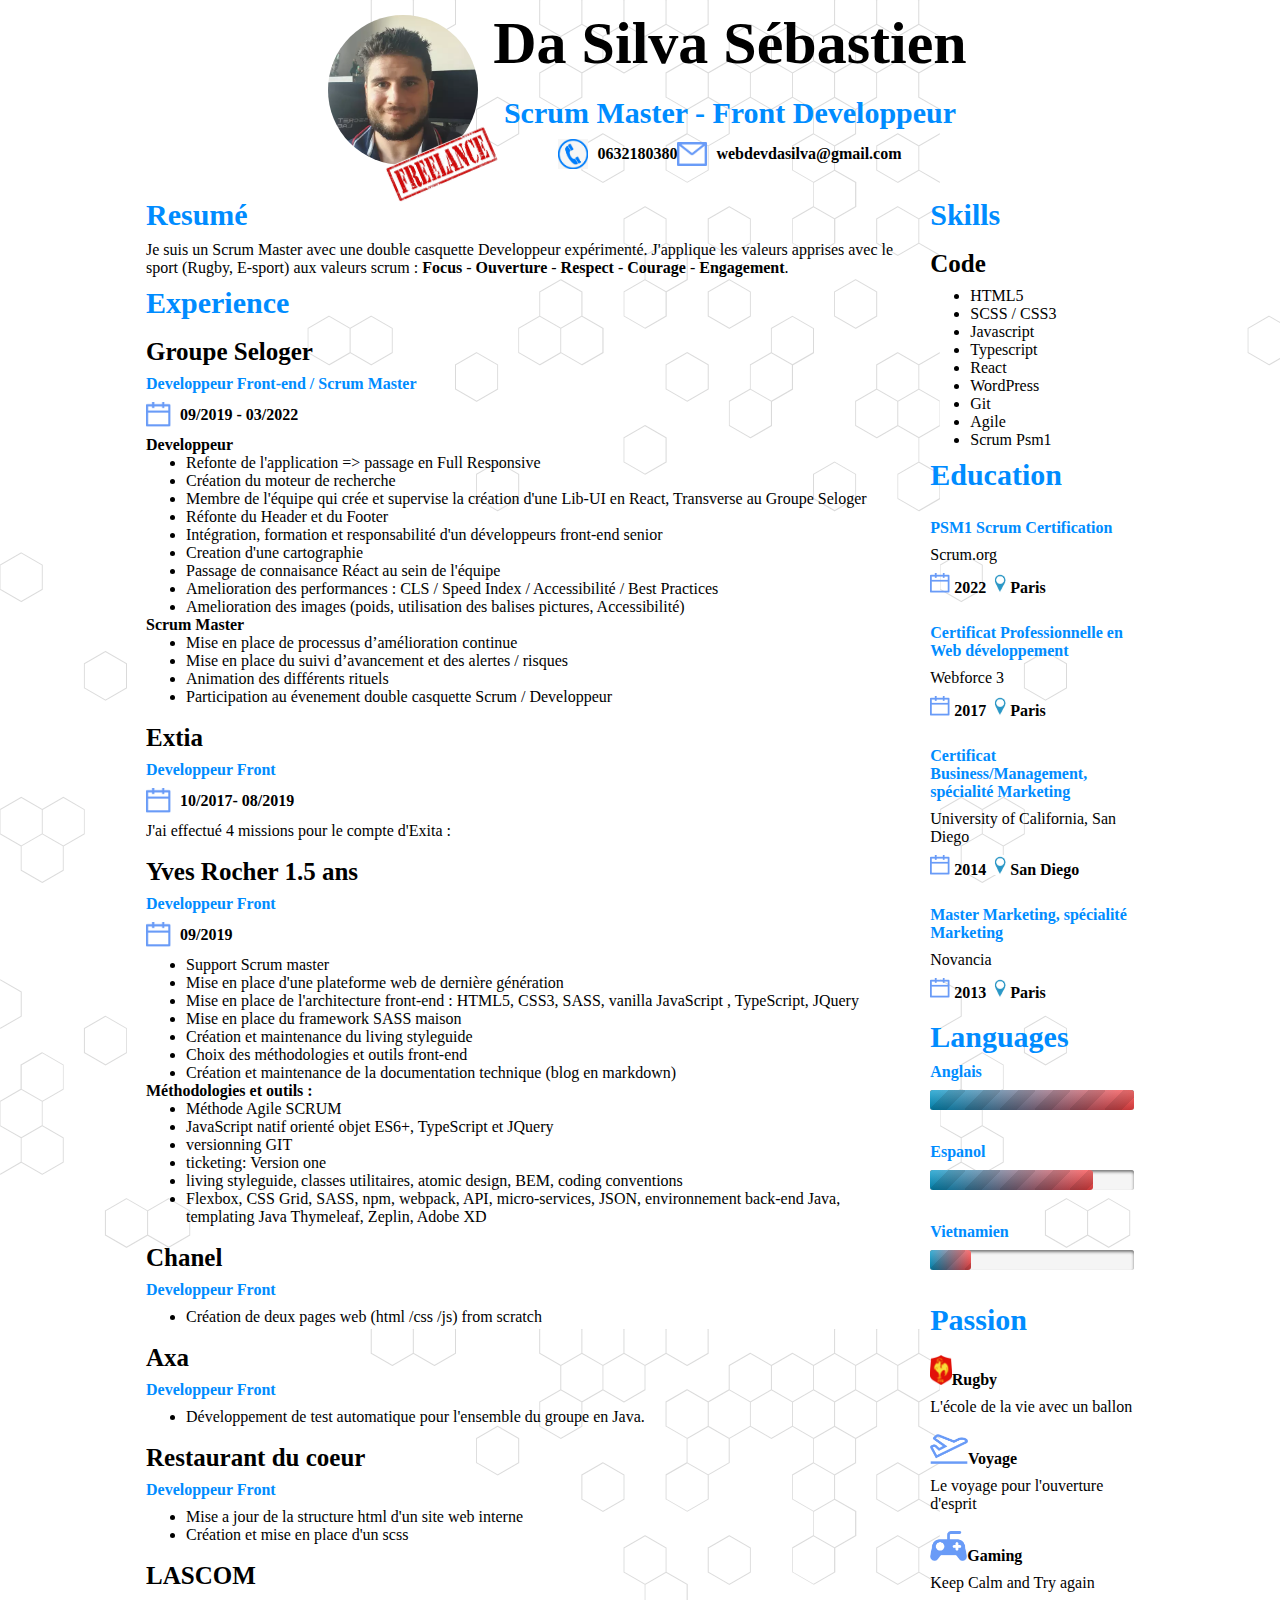
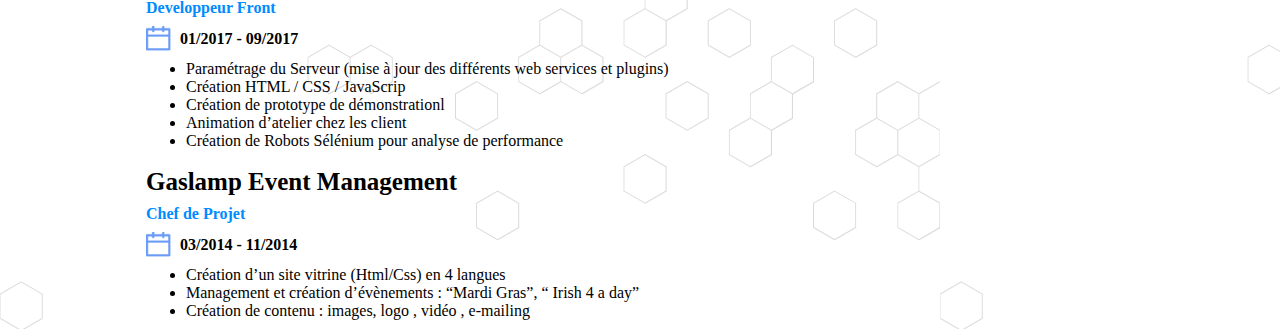
==== index.html @ 8a06e50a "first commit" ====
<html lang="en">
<head>
    <meta charset="UTF-8">
    <meta http-equiv="X-UA-Compatible" content="IE=edge">
    <meta name="viewport" content="width=device-width, initial-scale=1.0">
    <link rel="stylesheet" href="style.css">
    <title>CV</title>
</head>
<body>
    <section class="ds"> 
        <div class="logo">
            <img class="tete" src="img/tete.webp" alt="maTete">
            <img class="freelance" src="img/free.jpg" alt="i'm freelance">
        </div>
        <div class="flex">
            <h1>Da Silva Sébastien</h1>
            <h2>Scrum Master - Front Developpeur</h2>
        <div class="contact">
            <p class="bold"><img src="img/Vector.jpg" alt="tel"> 0632180380</p>
            <p class="bold"><img src="img/mail.png" alt="mail"> webdevdasilva@gmail.com</p>
        </div>
        </div>
    </section>
    <main>
    <section class="gauche">
        <article >
            <h2>Resumé</h2>
            <p>Je suis un Scrum Master avec une double casquette Developpeur expérimenté.   J'applique les valeurs apprises avec le sport (Rugby, E-sport) aux valeurs scrum : <span class="bold">Focus</span> - <span class="bold">Ouverture</span> - <span class="bold">Respect</span> - <span class="bold">Courage</span> - <span class="bold">Engagement</span>.</p>
            
        </article>
        <article >
            <h2>Experience</h2>
            <div class="Xpcontainer">
                <h3>Groupe Seloger</h3>
                <h4>Developpeur Front-end / Scrum Master</h4>
                <p class="calendar bold"><img src="img/calendar.png" alt="calendar"> 09/2019 - 03/2022</p>
                <b>Developpeur</b>
                <ul>
                    <li>Refonte de l'application => passage en Full Responsive</li>
                    <li>Création du moteur de recherche</li>
                    <li>Membre de l'équipe qui crée et supervise la création d'une Lib-UI en React, Transverse au Groupe Seloger</li>
                    <li>Réfonte du Header et du Footer  </li>
                    <li>Intégration, formation et responsabilité d'un développeurs front-end senior</li>
                    <li>Creation d'une cartographie</li>
                    <li>Passage de connaisance Réact au sein de l'équipe</li>
                    <li>Amelioration des performances : CLS / Speed Index / Accessibilité / Best  Practices </li>
                    <li>Amelioration des images (poids, utilisation des balises pictures, Accessibilité)</li>
                </ul>
                <b>Scrum Master</b>
                <ul> 
                    <li>Mise en place de processus d’amélioration continue </li>
                    <li>Mise en place du suivi d’avancement et des alertes / risques</li>
                    <li>Animation des différents rituels</li>
                    <li>Participation au évenement double casquette Scrum / Developpeur</li>
                </ul>
            </div>
            <div class="Xpcontainer">
                <h3>Extia</h3>
                <h4>Developpeur Front</h4>

                <p class="calendar bold"><img src="img/calendar.png" alt="calendar"> 10/2017- 08/2019</p>
                <p>J'ai effectué 4 missions pour le compte d'Exita :</p>

                <div class="Xpcontainer">
                    <h3>Yves Rocher 1.5 ans</h3>
                    <h4>Developpeur Front</h4>
    
                    <p class="calendar bold"><img src="img/calendar.png" alt="calendar"> 09/2019</p>
            
                    <ul>
                        <li>Support Scrum master</li>
                        <li>Mise en place d'une plateforme web de dernière génération</li>
                        <li>Mise en place de l'architecture front-end : HTML5, CSS3, SASS, vanilla JavaScript , TypeScript, JQuery</li>
                        <li>Mise en place du framework SASS maison</li>
                        <li>Création et maintenance du living styleguide</li>
                        <li>Choix des méthodologies et outils front-end</li>
                        <li>Création et maintenance de la documentation technique (blog en markdown)</li>
                    </ul>
                    <b> Méthodologies et outils :</b>
                    <ul>
                        <li>Méthode Agile SCRUM</li>
                        <li>JavaScript natif orienté objet ES6+, TypeScript et JQuery</li>
                        <li>versionning GIT</li>
                        <li>ticketing: Version one</li>
                        <li>living styleguide, classes utilitaires, atomic design, BEM, coding conventions</li>
                        <li>Flexbox, CSS Grid, SASS, npm, webpack, API, micro-services, JSON, environnement back-end Java, templating Java Thymeleaf, Zeplin, Adobe XD</li>
                    </ul>
                       
                </div>
                <div class="Xpcontainer">
                    <h3>Chanel</h3>
                    <h4>Developpeur Front</h4>
                    <ul>
                        <li> Création de deux pages web (html /css /js) from scratch</li>
                    </ul>
                </div>
                <div class="Xpcontainer">
                    <h3>Axa</h3>
                    <h4>Developpeur Front</h4>
                    <ul>
                        <li>Développement de test automatique pour l'ensemble du groupe en Java.</li>
                    </ul>
                </div>
                <div class="Xpcontainer">
                    <h3>Restaurant du coeur</h3>
                    <h4>Developpeur Front</h4>
                    <ul>
                        <li>Mise a jour de la structure html d'un site web interne</li>
                        <li>Création et mise en place d'un scss</li>
                    </ul>
                </div>
            </div>

            <div class="Xpcontainer">
                <h3>LASCOM</h3>
                <h4>Developpeur Front</h4>

                <p class="calendar bold"><img src="img/calendar.png" alt="calendar"> 01/2017 - 09/2017</p>
        
                <ul>
                   <li>Paramétrage du Serveur (mise à jour des différents web services et plugins) </li>
                   <li>Création HTML / CSS / JavaScrip </li>
                   <li>Création de prototype de démonstrationl </li>
                   <li>Animation d’atelier chez les client </li>
                   <li>Création de Robots Sélénium pour analyse de performance </li>
                </ul>
            </div>

            <div class="Xpcontainer">
                <h3>Gaslamp Event Management</h3>
                <h4>Chef de Projet</h4>
                <p class="calendar bold"><img src="img/calendar.png" alt="calendar"> 03/2014 - 11/2014</p>
    
                <ul>
                    <li>Création d’un site vitrine (Html/Css) en 4 langues </li>
                    <li>Management et création d’évènements : “Mardi Gras”, “ Irish 4 a day” </li>
                    <li>Création de contenu : images, logo , vidéo , e-mailing </li>
                </ul>
            </div>
        </article>
    </section>

    <sectiuon class="droite">
        <article >
            <h2>Skills</h2>
            <h3>Code</h3>
            <ul>
                <li class="pulse">HTML5</li>
                <li class="pulse">SCSS / CSS3</li>
                <li class="pulse">Javascript</li>
                <li class="pulse">Typescript</li>
                <li class="pulse">React</li>
                <li class="pulse">WordPress</li>
                <li class="pulse">Git</li>
                <li class="pulse">Agile</li>
                <li class="pulse">Scrum Psm1</li>
            </ul>
        </article>
        <article >
            <h2>Education</h2>
            <div class="eduContainer">
                <h4>PSM1 Scrum Certification</h4>
                <p>Scrum.org</p>
                <p class="bold"><img src="img/calendar.png" alt="calendar"> 2022 <img src="img/loca.webp" alt="ping">Paris</p>
            </div>
            <div class="eduContainer">
                <h4>Certificat Professionnelle en Web développement</h4>
                <p>Webforce 3</p>
                <p class="bold"><img src="img/calendar.png" alt="calendar"> 2017 <img src="img/loca.webp" alt="ping">Paris</p>
            </div>
            <div class="eduContainer">
                <h4>Certificat Business/Management, spécialité Marketing</h4>
                <p>University of California, San Diego</p>
                <p class="bold"><img src="img/calendar.png" alt="calendar"> 2014 <img src="img/loca.webp" alt="ping">San Diego</p>
            </div>
            <div class="eduContainer">
                <h4>Master Marketing, spécialité Marketing</h4>
                <p>Novancia</p>
                <p class="bold"><img src="img/calendar.png" alt="calendar"> 2013 <img src="img/loca.webp" alt="ping">Paris</p>
            </div>
           
        </article>
        <article >
            <h2>Languages</h2>
            <h4>Anglais</h4>
            <progress max="100" value="100" class="html5"> </progress>
            <h4>Espanol</h4>
            <progress max="100" value="80" class="html5"></progress>
            <h4>Vietnamien</h4>
            <progress max="100" value="20" class="html5"></progress>
        </article>
        <article >
            <h2>Passion</h2>
            <div class="passionContainer">
                <p class="bold"><img src="img/France_Rugby_Logo.svg.png" alt="rugby">Rugby</p class="bold">
                <p>L'école de la vie avec un ballon</p>
            </div>
            <div class="passionContainer">
                <p class="bold"><img src="img/vol.png" alt="Travel">Voyage</p class="bold">
                <p>Le voyage pour l'ouverture d'esprit</p>
            </div>
            <div class="passionContainer">
                <p class="bold"><img src="img/gaming.png" alt="gaming">Gaming</p class="bold">
                <p>Keep Calm and Try again</p>
            </div>
            </div>
        </article>
    </sectiuon>

    </main>
</body>
</html>
---- style.css ----
/* #239bff */

/* #008cff */


* {
    margin: 0;
    padding: 0;
}


.bold{
    font-weight: bold;
}

body{
    background-image: url(img/fond.png);
    max-width: 1024px;
    margin: 0 auto;
}

h1{
    font-size: 60px;
    margin: 9px 0;
}

h2{
    font-size: 30px;
    margin: 9px 0;
    color: #008cff;
}

h3, h4 {
    margin: 9px 0;
}

h3{
    padding-top: 9px;
    font-size: 25px;
}
h4{
    color: #008cff;
}

li{
    margin-left: 40px;
}

.ds{
    display: flex;
    flex-direction: column;
    justify-content: center;
}

.ds .logo{
    display: flex;
    justify-content: center;
    position: relative;
    padding: 15px;
}

.ds .flex{
    display: flex;
    flex-direction: column;
    align-items: center;
    text-align: center;
}

.ds .contact{
    display: flex;
    flex-direction: column;
    justify-content: space-evenly;
    align-items: center;
}

.ds .tete{
    border-radius: 50%;
    width: 150px;
    height: 150px;
}

.ds .freelance{
    position: absolute;
    width: 107px;
    left: 132px;
    transform: rotate(337deg);
    top: 146px;
}

.ds img{
    width: 30px;
}

.ds h2{
    text-align: center;
}

.contact p{
    display: flex;
    font-weight: bold;
    align-items: center;
}

.contact p img{
    padding-right: 9px;
}

main{
    display: flex;
    justify-content:space-between ;
    padding: 9px;
}

.eduContainer img{
    width: auto;
    height: 20px;
}

.passionContainer img{
    width: auto;
    height: 30px;
}

.calendar{
    display: flex;
    align-items: center;
    margin:  9px 0;
}

.calendar img {
    padding-right: 9px;
    height: 25px;
    width: auto;
}

.gauche, .droite{
    padding: 0 9px;
}

.passionContainer, .eduContainer{
    padding: 9px 0;
}

.passionContainer p:nth-child(2), .eduContainer p:nth-child(3){
    padding-top: 9px;
}

/* progress Bar */
progress[value] {
	appearance: none;
	border: none;
	width: 100%; height: 20px;
	  background-color: whiteSmoke;
	  border-radius: 3px;
	  box-shadow: 0 2px 3px rgba(0,0,0,.5) inset;
	color: royalblue;
	position: relative;
	margin: 0 0 1.5em; 
}

progress[value]::-webkit-progress-bar {
	background-color: whiteSmoke;
	border-radius: 3px;
	box-shadow: 0 2px 3px rgba(0,0,0,.5) inset;
}

progress[value]::-webkit-progress-value {
	position: relative;
	background-size: 35px 20px, 100% 100%, 100% 100%;
	border-radius:3px;
}

progress[value]::-webkit-progress-value:after {
	content: '';
	position: absolute;
	width:5px; height:5px;
	top:7px; right:7px;
	background-color: white;
	border-radius: 100%;
}

progress[value]::-moz-progress-bar {
	background-image:
	-moz-linear-gradient( 135deg,
    transparent,
    transparent 33%,
        rgba(0,0,0,.1) 33%,
        rgba(0,0,0,.1) 66%,
    transparent 66%),
    -moz-linear-gradient( top,
        rgba(255, 255, 255, .25),
        rgba(0,0,0,.2)),
     -moz-linear-gradient( left, #09c, #f44);
	background-size: 35px 20px, 100% 100%, 100% 100%;
	border-radius:3px;
}


.html5::-webkit-progress-value  {
	/* Gradient background with Stripes */
	background-image:
	-webkit-linear-gradient( 135deg,
        transparent,
        transparent 33%,
        rgba(0,0,0,.1) 33%,
        rgba(0,0,0,.1) 66%,
        transparent 66%),
    -webkit-linear-gradient( top,
    rgba(255, 255, 255, .25),
    rgba(0,0,0,.2)),
     -webkit-linear-gradient( left, #09c, #f44);
}



@media (min-width: 426px){

    .ds{
        flex-direction: row;
    }

    .ds .freelance{
        left: 75px;
    }

    .ds .contact{
    flex-direction: row;
    }

}
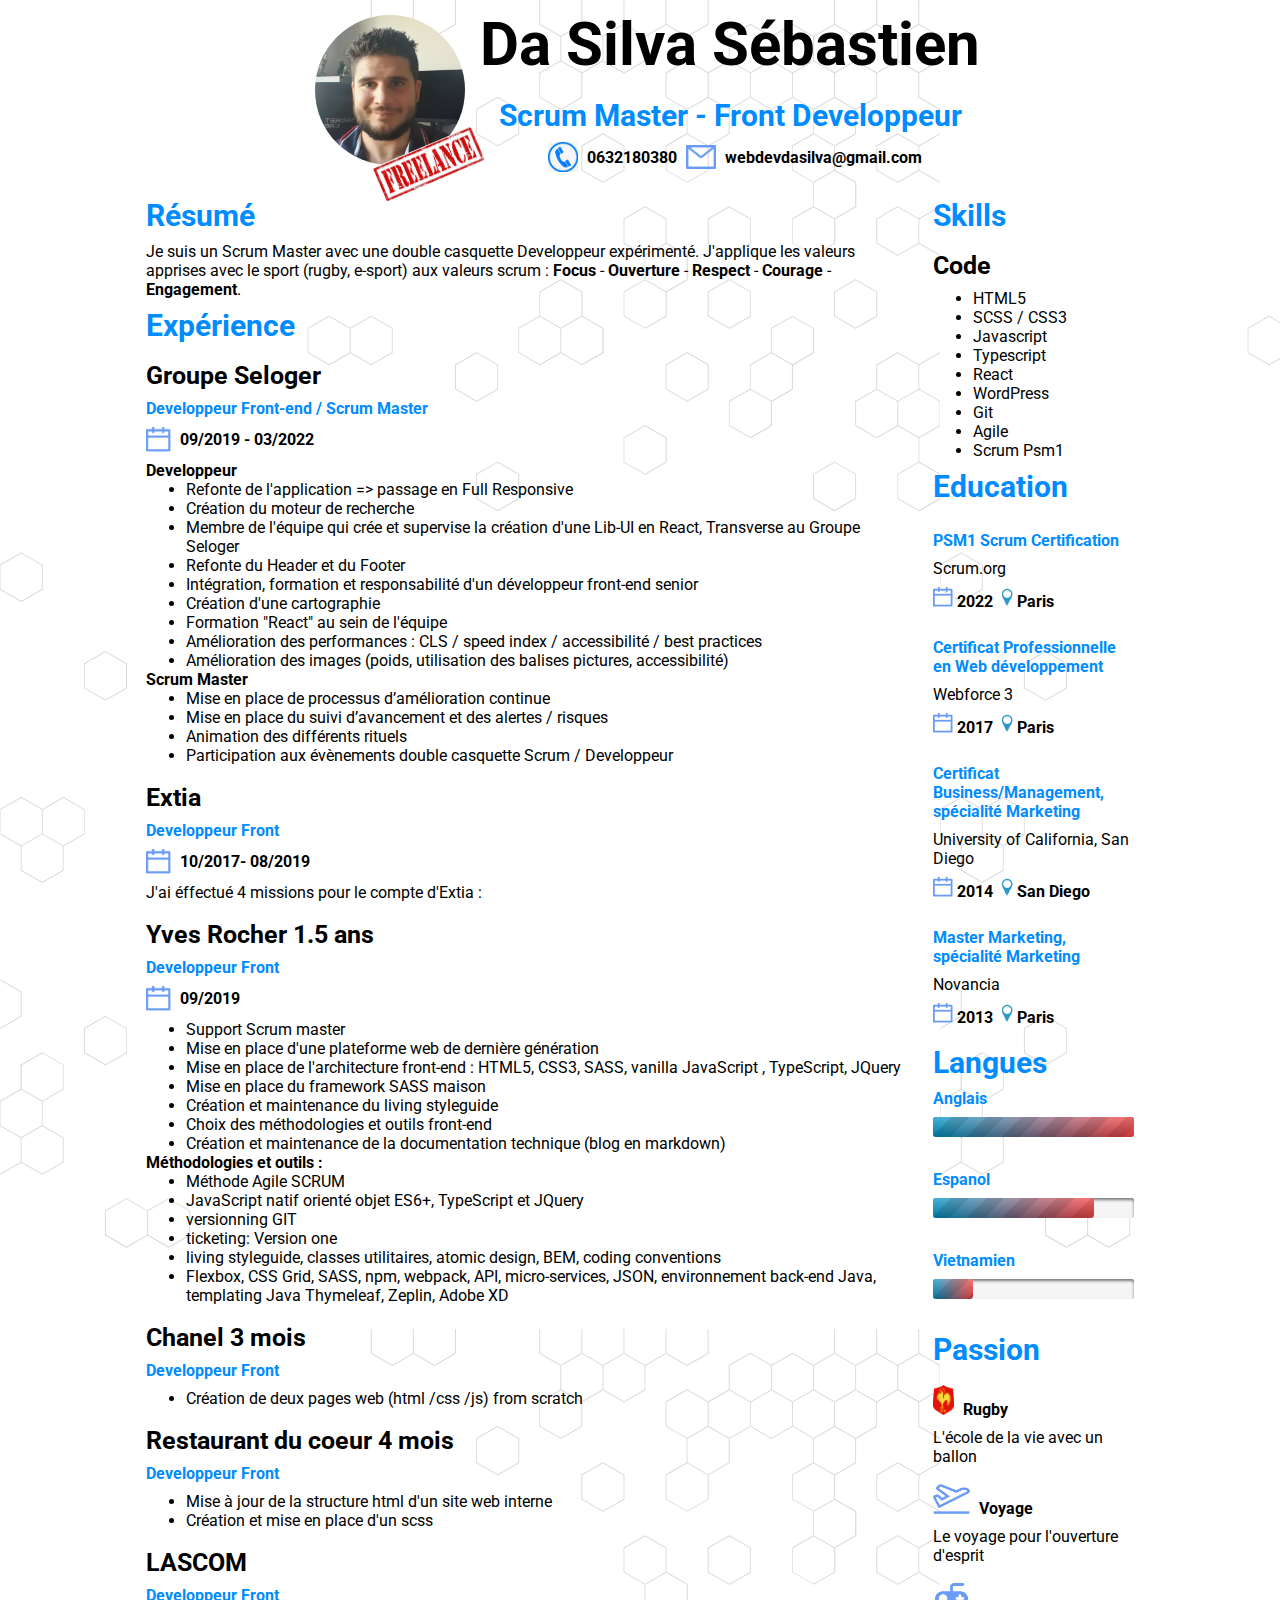
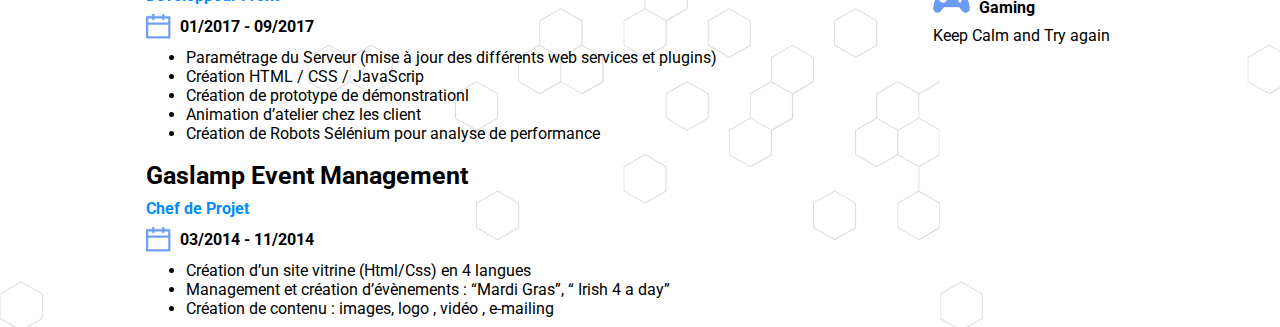
==== commit 59dd7edb: "font roboto" ====
--- a/index.html
+++ b/index.html
@@ -5,6 +5,9 @@
     <meta name="viewport" content="width=device-width, initial-scale=1.0">
     <link rel="stylesheet" href="style.css">
     <title>CV</title>
+    <link rel="preconnect" href="https://fonts.googleapis.com">
+    <link rel="preconnect" href="https://fonts.gstatic.com" crossorigin>
+    <link href="https://fonts.googleapis.com/css2?family=Roboto:wght@400;700&display=swap" rel="stylesheet">
 </head>
 <body>
     <section class="ds"> 
@@ -24,12 +27,12 @@
     <main>
     <section class="gauche">
         <article >
-            <h2>Resumé</h2>
-            <p>Je suis un Scrum Master avec une double casquette Developpeur expérimenté.   J'applique les valeurs apprises avec le sport (Rugby, E-sport) aux valeurs scrum : <span class="bold">Focus</span> - <span class="bold">Ouverture</span> - <span class="bold">Respect</span> - <span class="bold">Courage</span> - <span class="bold">Engagement</span>.</p>
+            <h2>Résumé</h2>
+            <p>Je suis un Scrum Master avec une double casquette Developpeur expérimenté.   J'applique les valeurs apprises avec le sport (rugby, e-sport) aux valeurs scrum : <span class="bold">Focus</span> - <span class="bold">Ouverture</span> - <span class="bold">Respect</span> - <span class="bold">Courage</span> - <span class="bold">Engagement</span>.</p>
             
         </article>
         <article >
-            <h2>Experience</h2>
+            <h2>Expérience</h2>
             <div class="Xpcontainer">
                 <h3>Groupe Seloger</h3>
                 <h4>Developpeur Front-end / Scrum Master</h4>
@@ -39,19 +42,19 @@
                     <li>Refonte de l'application => passage en Full Responsive</li>
                     <li>Création du moteur de recherche</li>
                     <li>Membre de l'équipe qui crée et supervise la création d'une Lib-UI en React, Transverse au Groupe Seloger</li>
-                    <li>Réfonte du Header et du Footer  </li>
-                    <li>Intégration, formation et responsabilité d'un développeurs front-end senior</li>
-                    <li>Creation d'une cartographie</li>
-                    <li>Passage de connaisance Réact au sein de l'équipe</li>
-                    <li>Amelioration des performances : CLS / Speed Index / Accessibilité / Best  Practices </li>
-                    <li>Amelioration des images (poids, utilisation des balises pictures, Accessibilité)</li>
+                    <li>Refonte du Header et du Footer  </li>
+                    <li>Intégration, formation et responsabilité d'un développeur front-end senior</li>
+                    <li>Création d'une cartographie</li>
+                    <li>Formation "React" au sein de l'équipe</li>
+                    <li>Amélioration des performances : CLS / speed index / accessibilité / best  practices </li>
+                    <li>Amélioration des images (poids, utilisation des balises pictures, accessibilité)</li>
                 </ul>
                 <b>Scrum Master</b>
                 <ul> 
                     <li>Mise en place de processus d’amélioration continue </li>
                     <li>Mise en place du suivi d’avancement et des alertes / risques</li>
                     <li>Animation des différents rituels</li>
-                    <li>Participation au évenement double casquette Scrum / Developpeur</li>
+                    <li>Participation aux évènements double casquette Scrum / Developpeur</li>
                 </ul>
             </div>
             <div class="Xpcontainer">
@@ -59,7 +62,7 @@
                 <h4>Developpeur Front</h4>
 
                 <p class="calendar bold"><img src="img/calendar.png" alt="calendar"> 10/2017- 08/2019</p>
-                <p>J'ai effectué 4 missions pour le compte d'Exita :</p>
+                <p>J'ai éffectué 4 missions pour le compte d'Extia :</p>
 
                 <div class="Xpcontainer">
                     <h3>Yves Rocher 1.5 ans</h3>
@@ -88,24 +91,17 @@
                        
                 </div>
                 <div class="Xpcontainer">
-                    <h3>Chanel</h3>
+                    <h3>Chanel 3 mois</h3>
                     <h4>Developpeur Front</h4>
                     <ul>
                         <li> Création de deux pages web (html /css /js) from scratch</li>
                     </ul>
                 </div>
                 <div class="Xpcontainer">
-                    <h3>Axa</h3>
+                    <h3>Restaurant du coeur 4 mois</h3>
                     <h4>Developpeur Front</h4>
                     <ul>
-                        <li>Développement de test automatique pour l'ensemble du groupe en Java.</li>
-                    </ul>
-                </div>
-                <div class="Xpcontainer">
-                    <h3>Restaurant du coeur</h3>
-                    <h4>Developpeur Front</h4>
-                    <ul>
-                        <li>Mise a jour de la structure html d'un site web interne</li>
+                        <li>Mise à jour de la structure html d'un site web interne</li>
                         <li>Création et mise en place d'un scss</li>
                     </ul>
                 </div>
@@ -181,7 +177,7 @@
            
         </article>
         <article >
-            <h2>Languages</h2>
+            <h2>Langues</h2>
             <h4>Anglais</h4>
             <progress max="100" value="100" class="html5"> </progress>
             <h4>Espanol</h4>
--- a/style.css
+++ b/style.css
@@ -6,6 +6,7 @@
 * {
     margin: 0;
     padding: 0;
+    font-family: Roboto;
 }
 
 
@@ -102,7 +103,7 @@
 }
 
 .contact p img{
-    padding-right: 9px;
+    padding: 0  9px;
 }
 
 main{
@@ -140,6 +141,11 @@
 .passionContainer, .eduContainer{
     padding: 9px 0;
 }
+
+.passionContainer img{
+    padding-right: 9px;
+}
+
 
 .passionContainer p:nth-child(2), .eduContainer p:nth-child(3){
     padding-top: 9px;
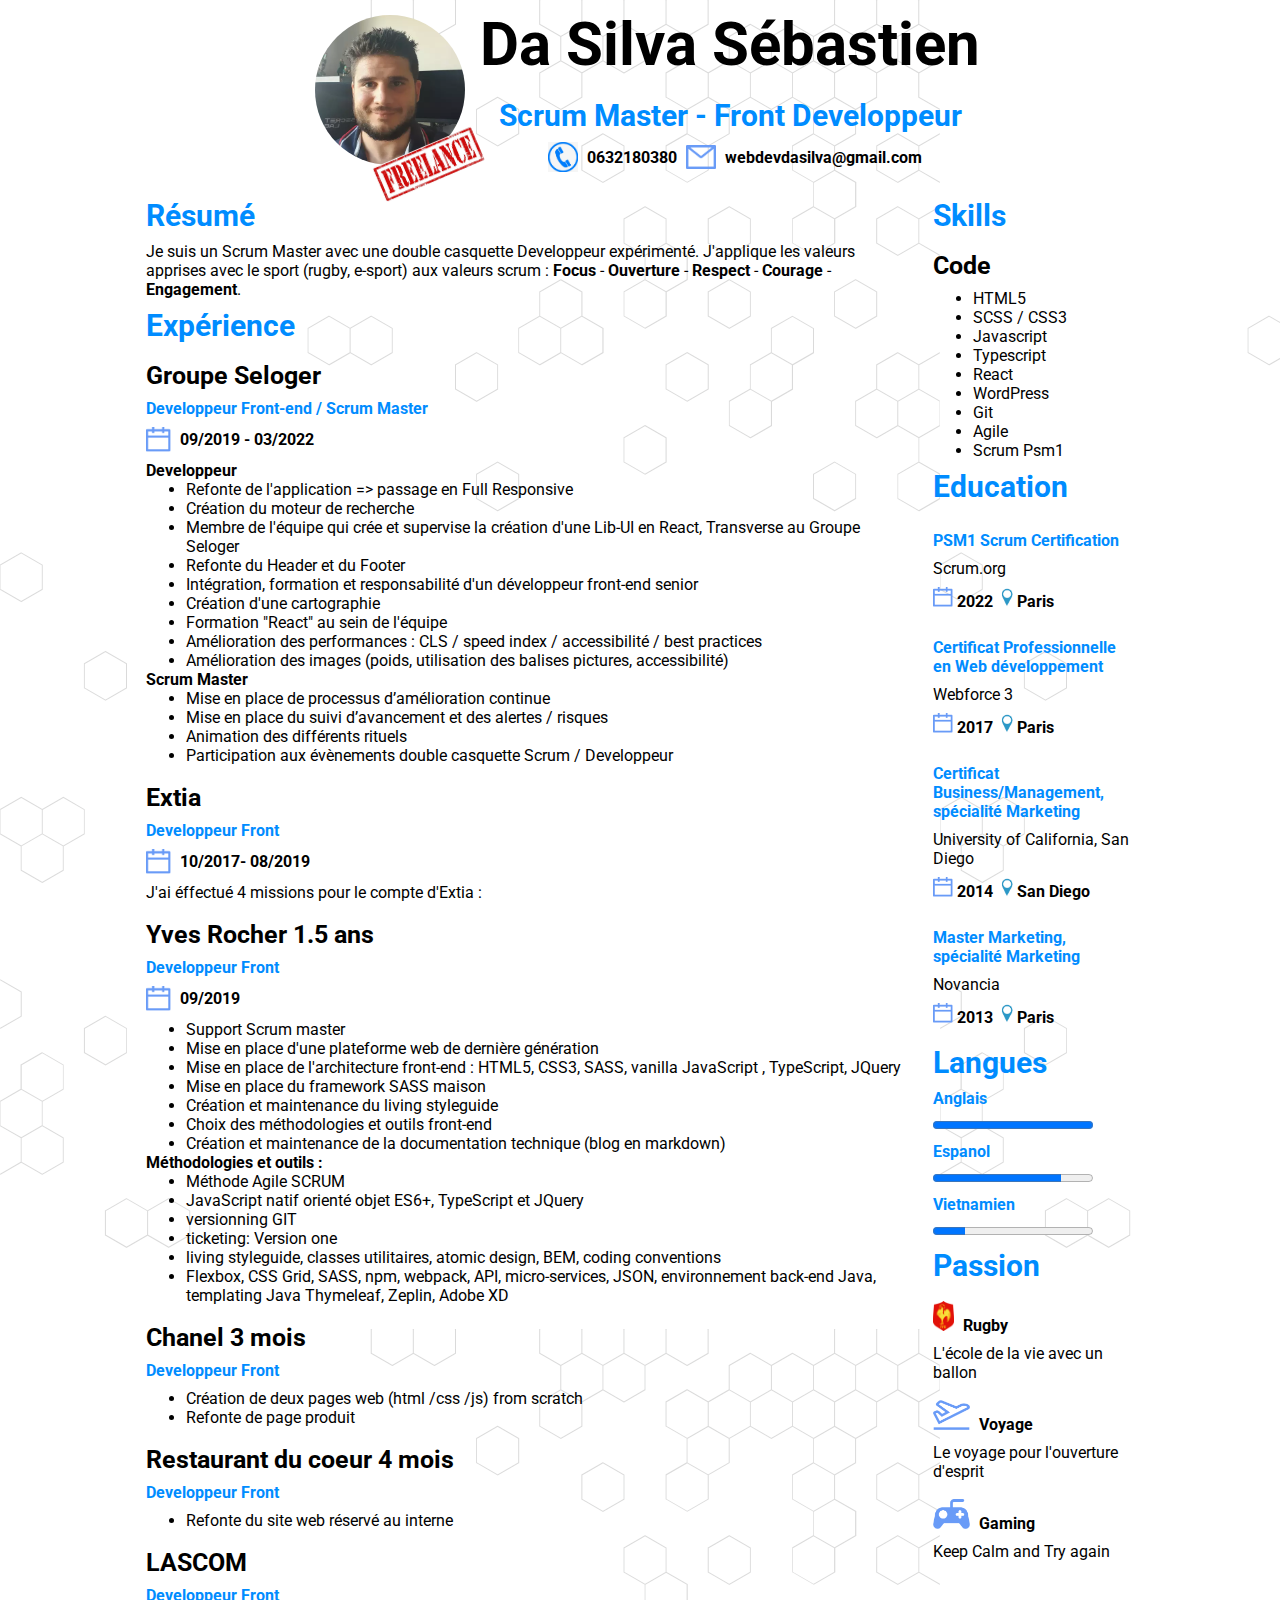
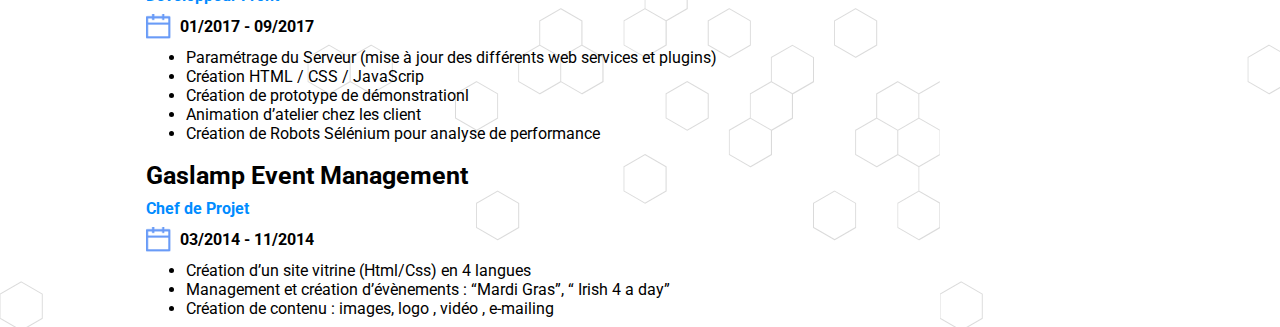
==== commit 48e96b7f: "maj wording" ====
--- a/index.html
+++ b/index.html
@@ -95,14 +95,14 @@
                     <h4>Developpeur Front</h4>
                     <ul>
                         <li> Création de deux pages web (html /css /js) from scratch</li>
+                        <li> Refonte de page produit</li>
                     </ul>
                 </div>
                 <div class="Xpcontainer">
                     <h3>Restaurant du coeur 4 mois</h3>
                     <h4>Developpeur Front</h4>
                     <ul>
-                        <li>Mise à jour de la structure html d'un site web interne</li>
-                        <li>Création et mise en place d'un scss</li>
+                        <li>Refonte du site web réservé au interne</li>
                     </ul>
                 </div>
             </div>
--- a/style.css
+++ b/style.css
@@ -152,7 +152,7 @@
 }
 
 /* progress Bar */
-progress[value] {
+/* progress[value] {
 	appearance: none;
 	border: none;
 	width: 100%; height: 20px;
@@ -162,7 +162,7 @@
 	color: royalblue;
 	position: relative;
 	margin: 0 0 1.5em; 
-}
+} */
 
 progress[value]::-webkit-progress-bar {
 	background-color: whiteSmoke;
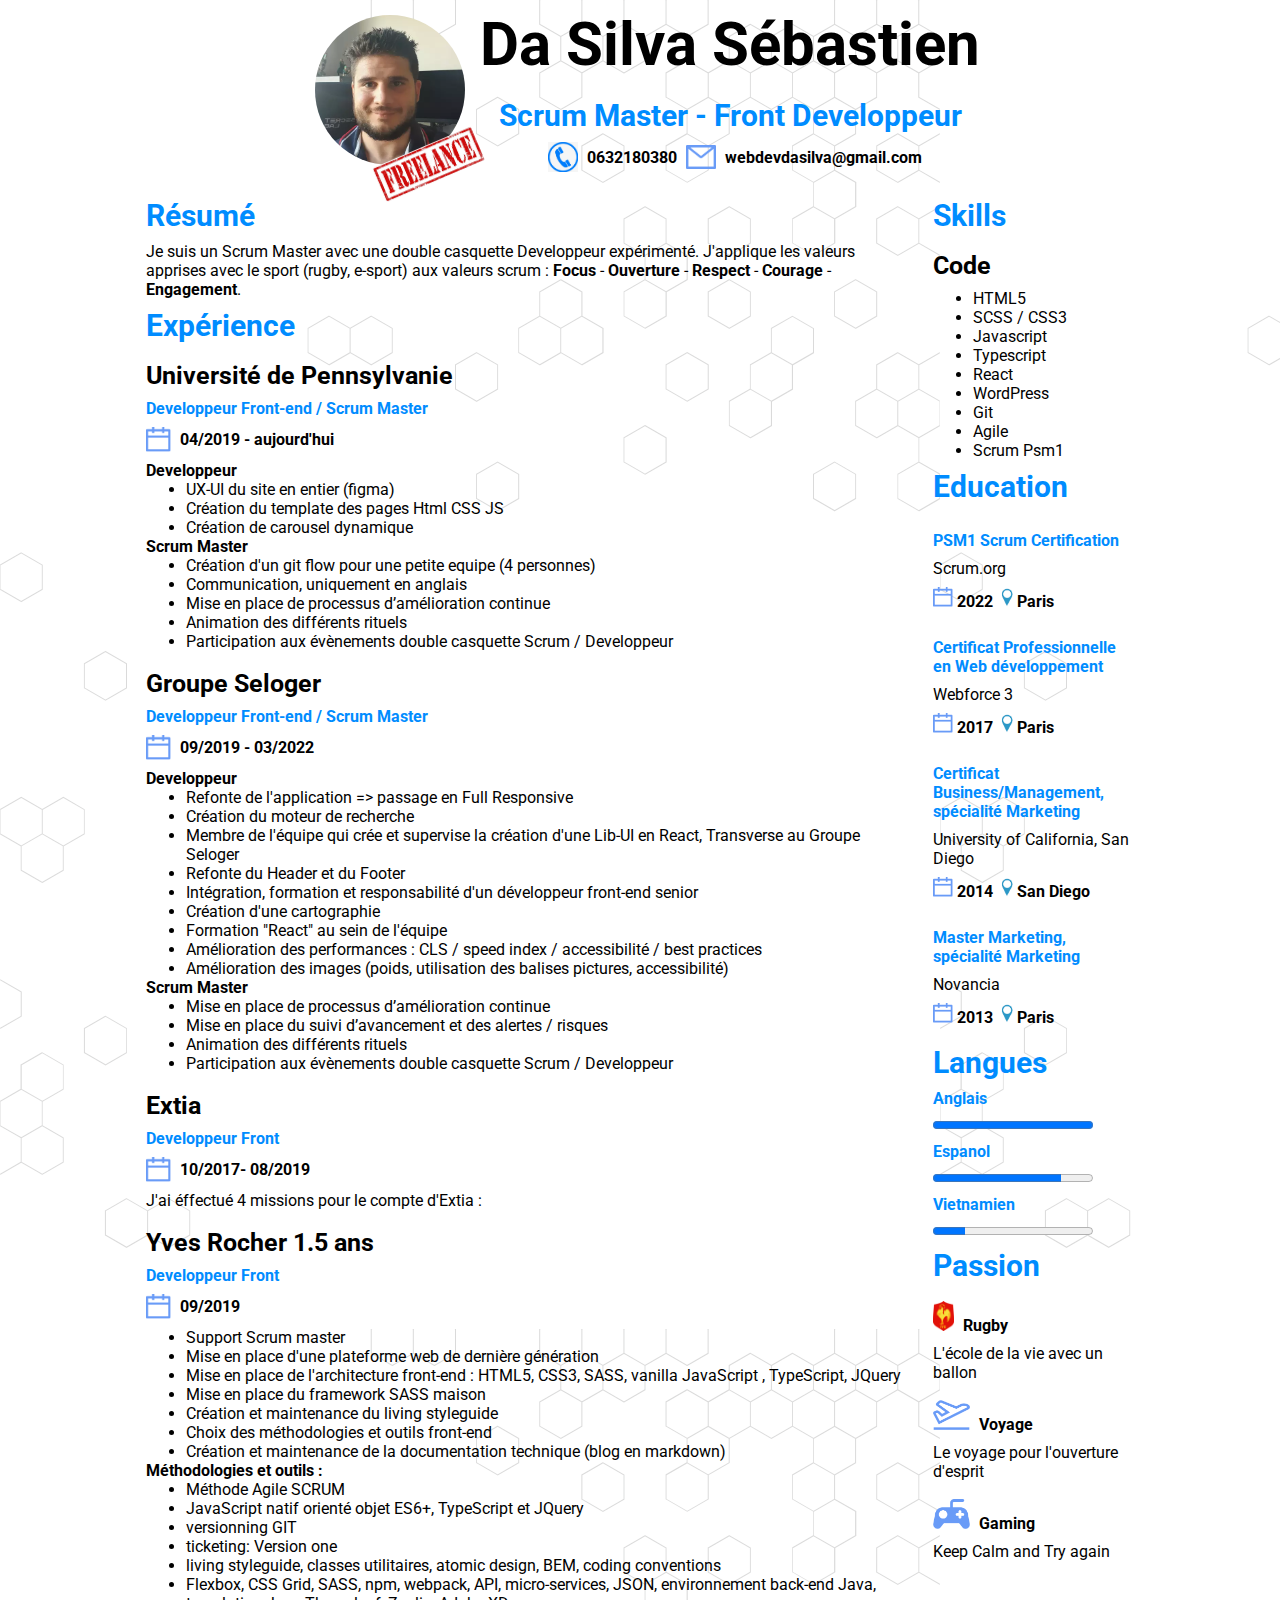
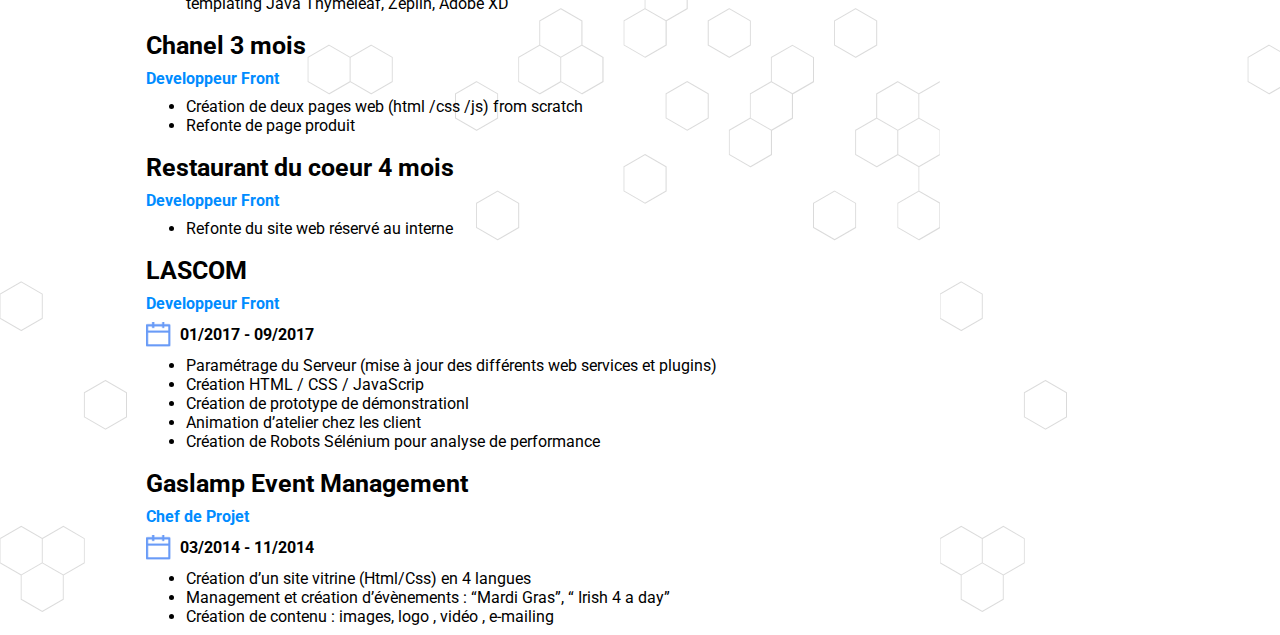
==== commit fc25166b: "maj" ====
--- a/index.html
+++ b/index.html
@@ -34,6 +34,25 @@
         <article >
             <h2>Expérience</h2>
             <div class="Xpcontainer">
+                <h3>Université de Pennsylvanie</h3>
+                <h4>Developpeur Front-end / Scrum Master</h4>
+                <p class="calendar bold"><img src="img/calendar.png" alt="calendar"> 04/2019 - aujourd'hui</p>
+                <b>Developpeur</b>
+                <ul>
+                    <li>UX-UI du site en entier (figma)</li>
+                    <li>Création du template des pages Html CSS JS</li>
+                    <li>Création de carousel dynamique</li>
+                </ul>
+                <b>Scrum Master</b>
+                <ul>                     
+                    <li>Création d'un git flow pour une petite equipe (4 personnes)</li>
+                    <li>Communication, uniquement en anglais</li>
+                    <li>Mise en place de processus d’amélioration continue </li>
+                    <li>Animation des différents rituels</li>
+                    <li>Participation aux évènements double casquette Scrum / Developpeur</li>
+                </ul>
+            </div>
+            <div class="Xpcontainer">
                 <h3>Groupe Seloger</h3>
                 <h4>Developpeur Front-end / Scrum Master</h4>
                 <p class="calendar bold"><img src="img/calendar.png" alt="calendar"> 09/2019 - 03/2022</p>
--- a/style.css
+++ b/style.css
@@ -15,7 +15,7 @@
 }
 
 body{
-    background-image: url(img/fond.png);
+    background-image: url("img/fond.png");
     max-width: 1024px;
     margin: 0 auto;
 }
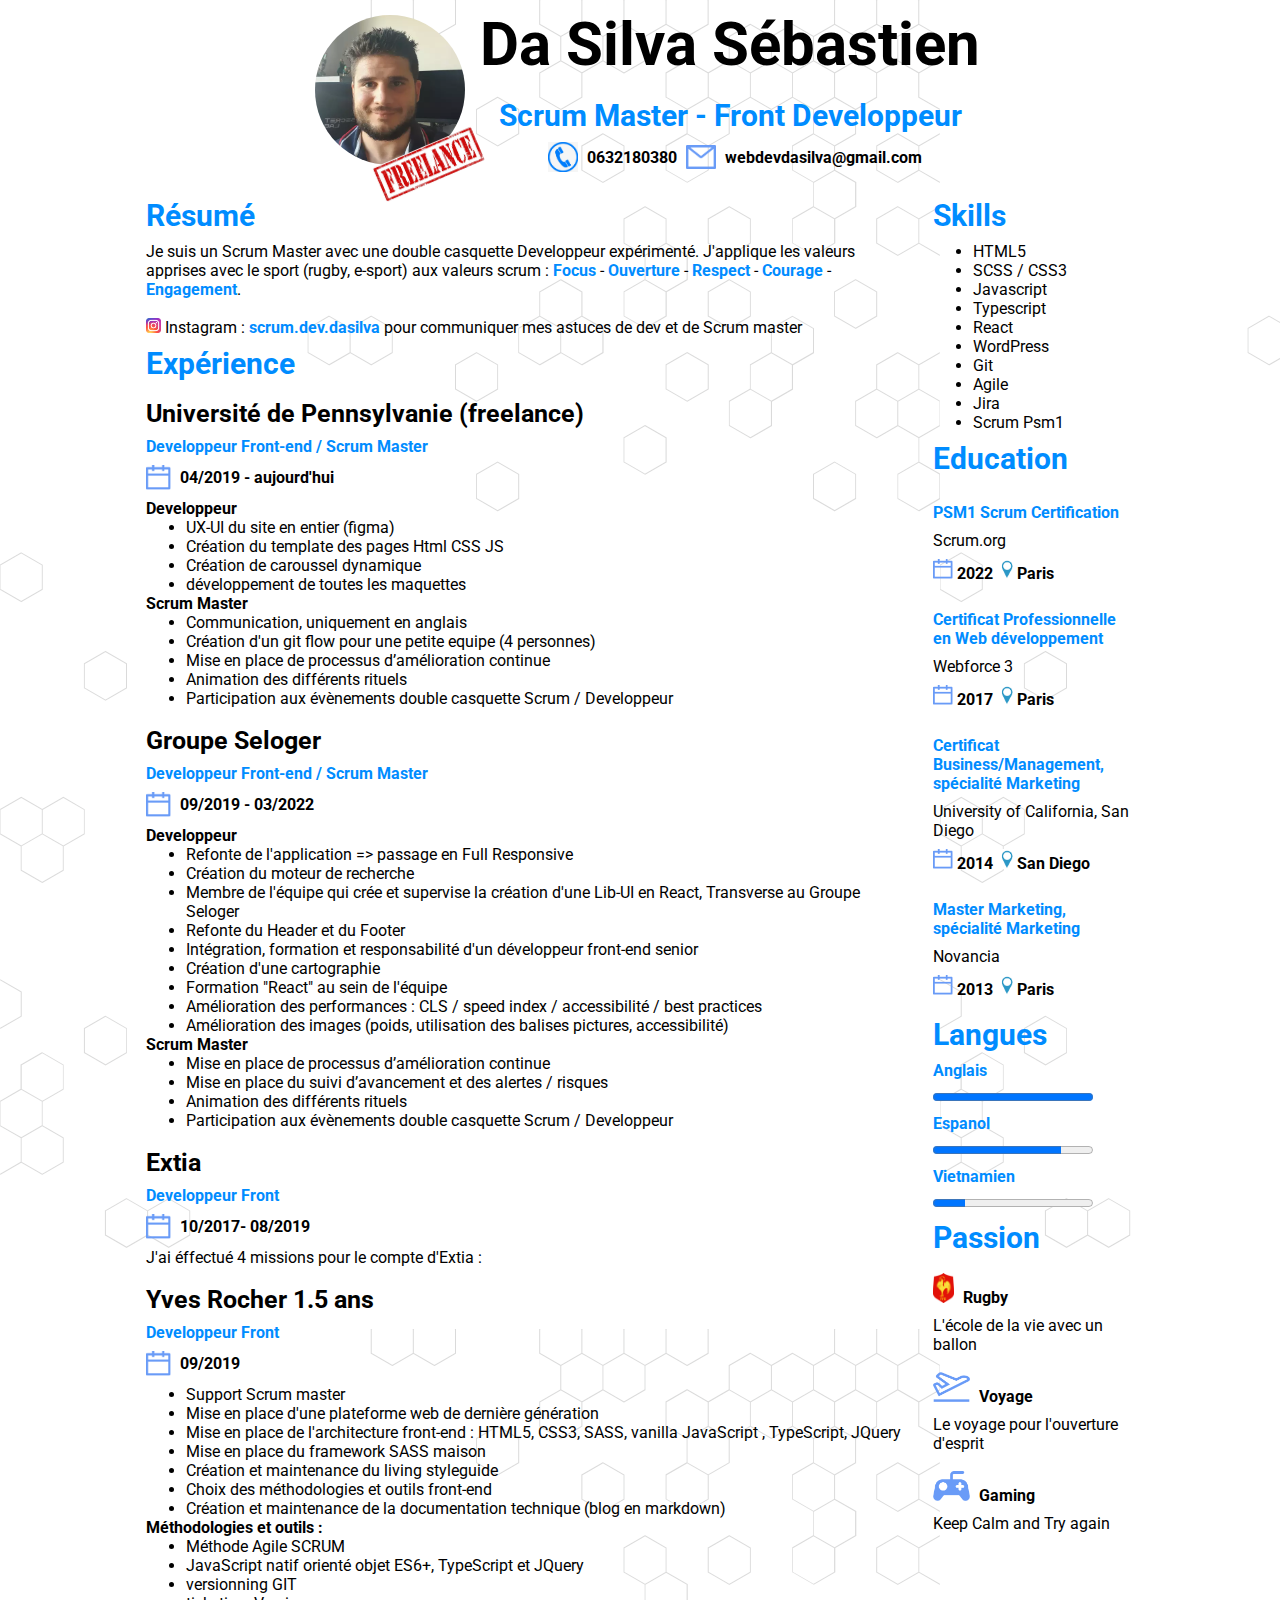
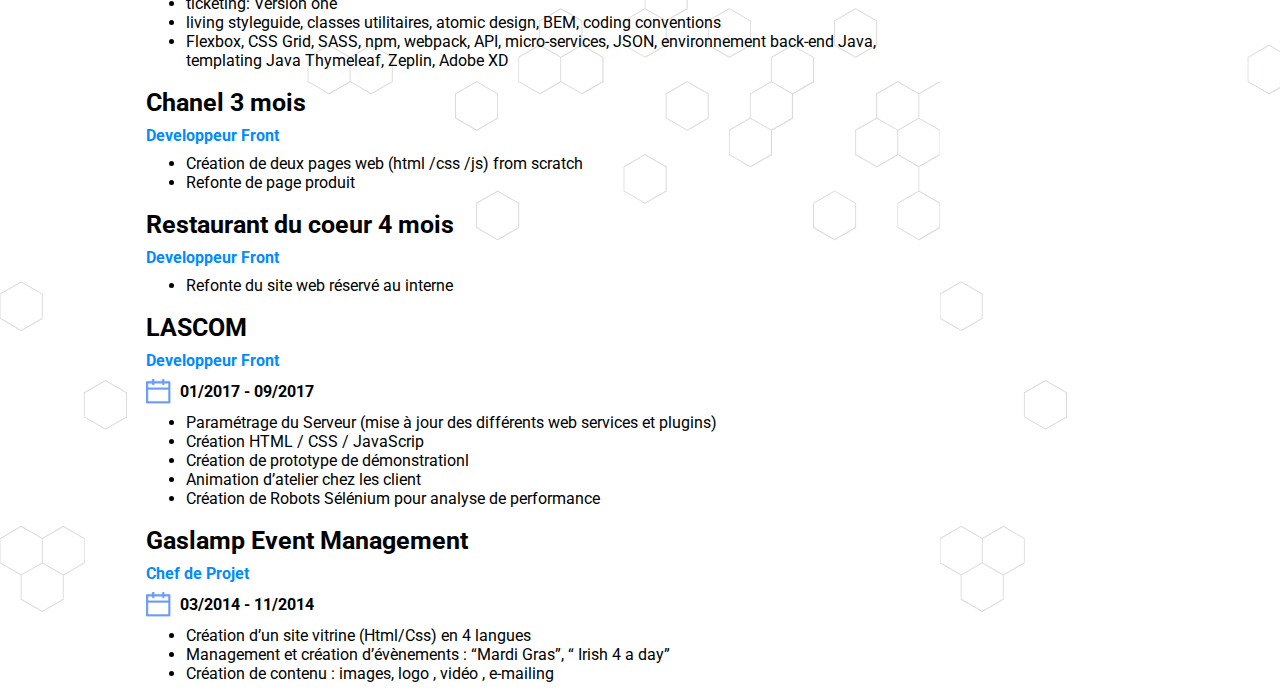
==== commit f192743d: "maj cv 08-22" ====
--- a/index.html
+++ b/index.html
@@ -28,25 +28,27 @@
     <section class="gauche">
         <article >
             <h2>Résumé</h2>
-            <p>Je suis un Scrum Master avec une double casquette Developpeur expérimenté.   J'applique les valeurs apprises avec le sport (rugby, e-sport) aux valeurs scrum : <span class="bold">Focus</span> - <span class="bold">Ouverture</span> - <span class="bold">Respect</span> - <span class="bold">Courage</span> - <span class="bold">Engagement</span>.</p>
-            
+            <p>Je suis un Scrum Master avec une double casquette Developpeur expérimenté.   J'applique les valeurs apprises avec le sport (rugby, e-sport) aux valeurs scrum : <span class="bold1">Focus</span> - <span class="bold1">Ouverture</span> - <span class="bold1">Respect</span> - <span class="bold1">Courage</span> - <span class="bold1">Engagement</span>.</p>
+            <br>
+            <p><img src="img/insta.png" alt="insta logo" style="width: 15px; height:auto"> Instagram : <span class="bold1"> scrum.dev.dasilva </span> pour communiquer mes astuces de dev et de Scrum master</p>
         </article>
         <article >
             <h2>Expérience</h2>
             <div class="Xpcontainer">
-                <h3>Université de Pennsylvanie</h3>
+                <h3>Université de Pennsylvanie (freelance)</h3>
                 <h4>Developpeur Front-end / Scrum Master</h4>
                 <p class="calendar bold"><img src="img/calendar.png" alt="calendar"> 04/2019 - aujourd'hui</p>
                 <b>Developpeur</b>
                 <ul>
                     <li>UX-UI du site en entier (figma)</li>
                     <li>Création du template des pages Html CSS JS</li>
-                    <li>Création de carousel dynamique</li>
+                    <li>Création de caroussel dynamique</li>
+                    <li>développement de toutes les maquettes</li>
                 </ul>
                 <b>Scrum Master</b>
                 <ul>                     
+                    <li>Communication, uniquement en anglais</li>
                     <li>Création d'un git flow pour une petite equipe (4 personnes)</li>
-                    <li>Communication, uniquement en anglais</li>
                     <li>Mise en place de processus d’amélioration continue </li>
                     <li>Animation des différents rituels</li>
                     <li>Participation aux évènements double casquette Scrum / Developpeur</li>
@@ -158,7 +160,6 @@
     <sectiuon class="droite">
         <article >
             <h2>Skills</h2>
-            <h3>Code</h3>
             <ul>
                 <li class="pulse">HTML5</li>
                 <li class="pulse">SCSS / CSS3</li>
@@ -168,6 +169,7 @@
                 <li class="pulse">WordPress</li>
                 <li class="pulse">Git</li>
                 <li class="pulse">Agile</li>
+                <li class="pulse">Jira</li>
                 <li class="pulse">Scrum Psm1</li>
             </ul>
         </article>
--- a/style.css
+++ b/style.css
@@ -13,6 +13,12 @@
 .bold{
     font-weight: bold;
 }
+
+.bold1{
+    font-weight: bold;
+    color: #008cff;
+}
+
 
 body{
     background-image: url("img/fond.png");
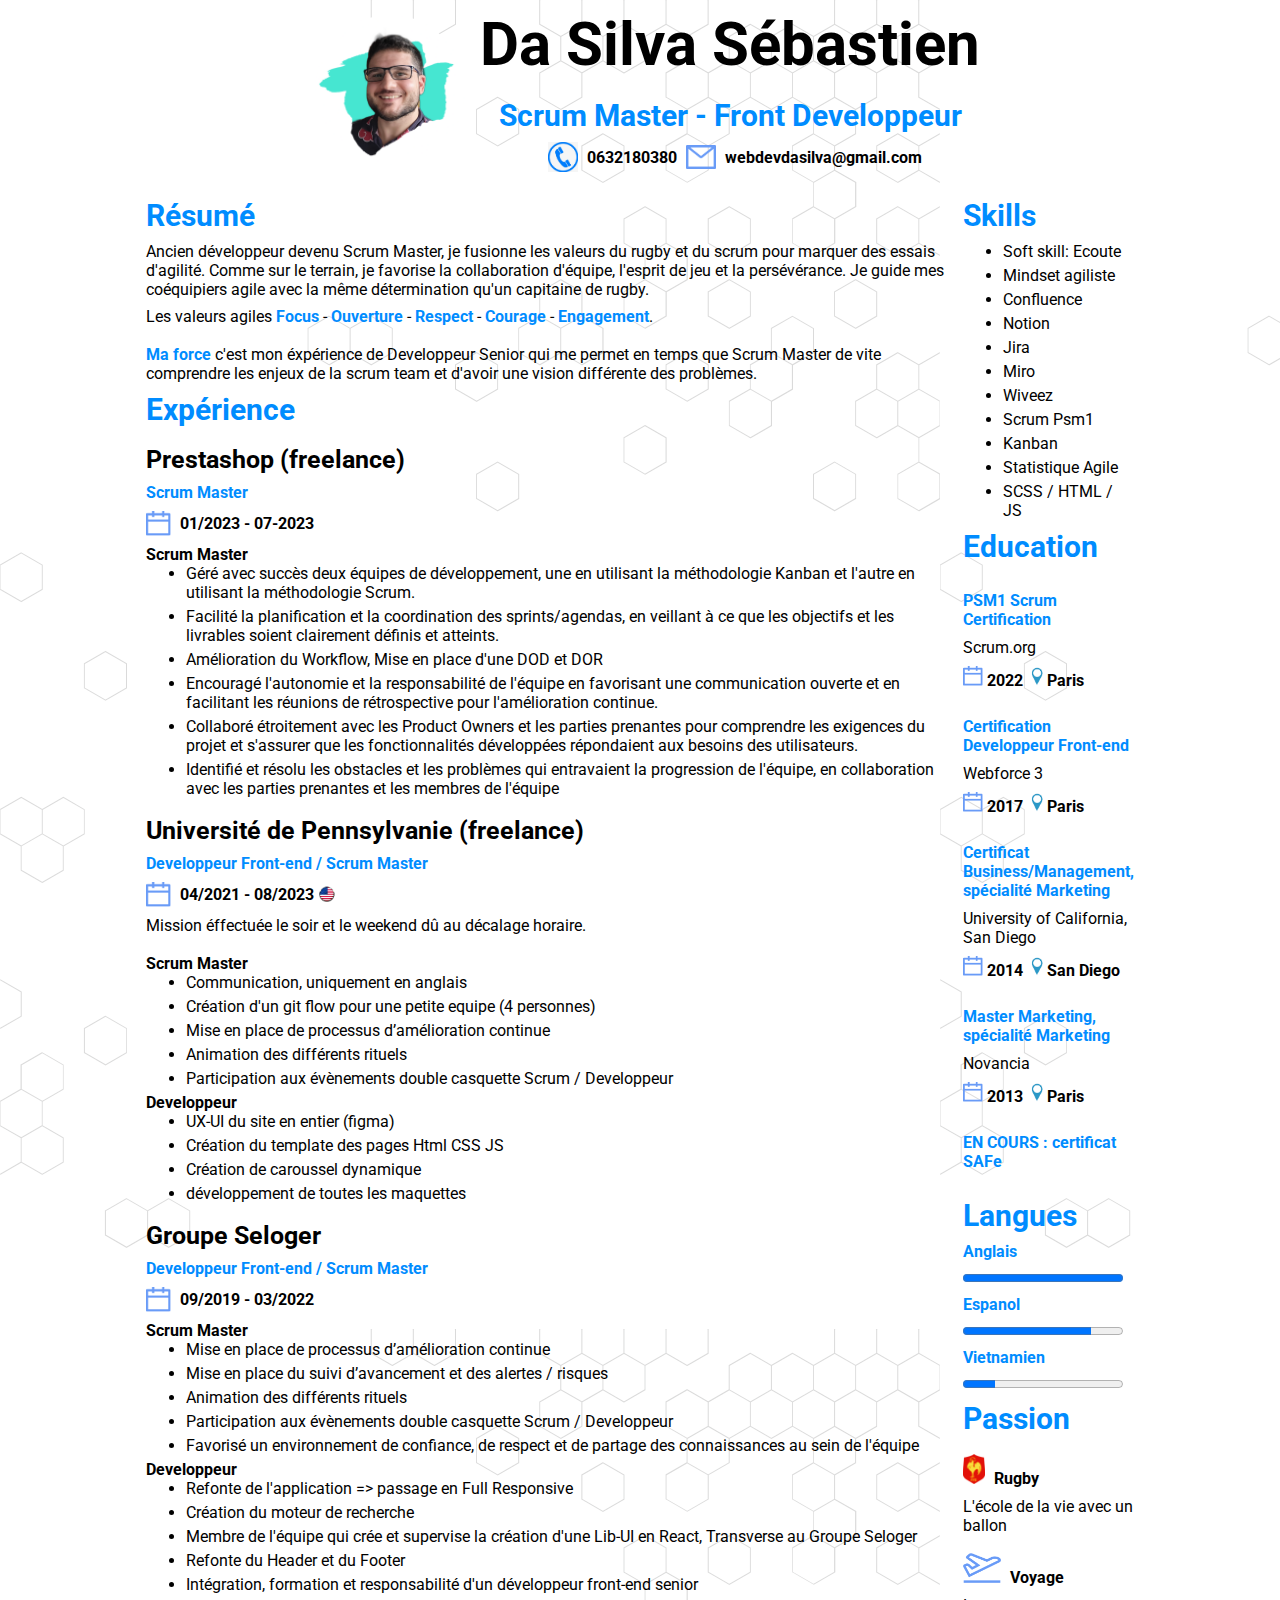
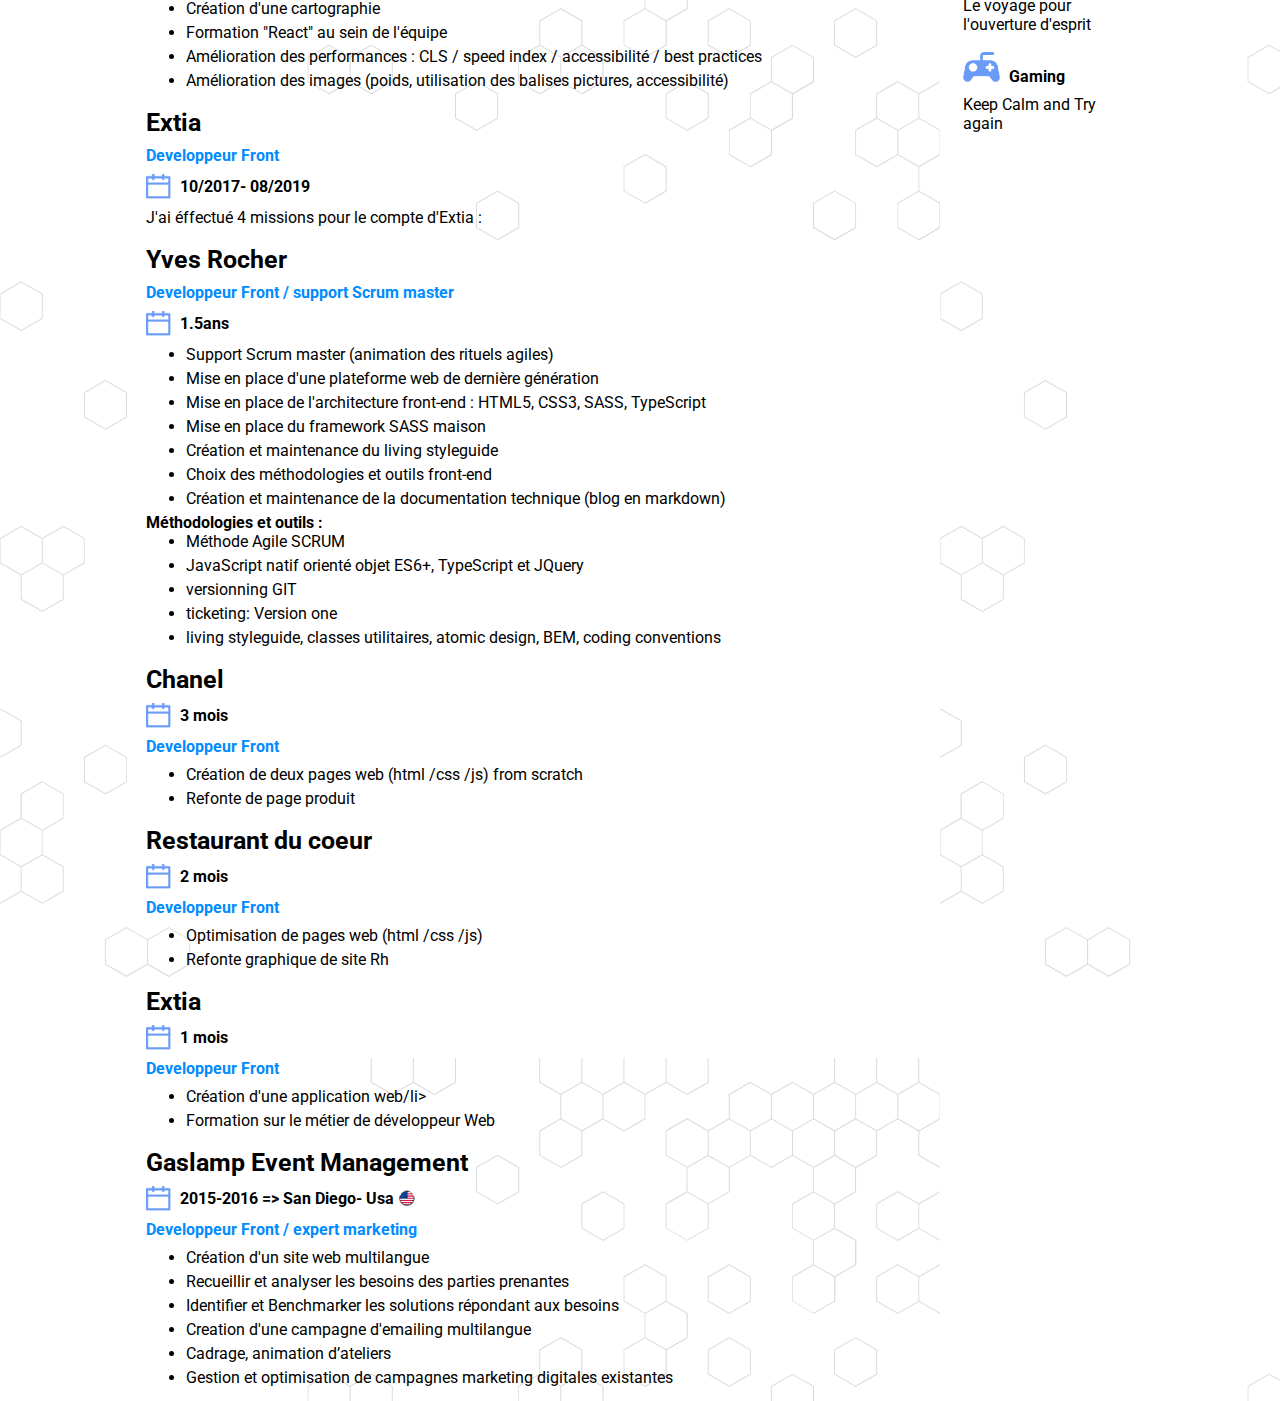
==== commit 9d638fca: "maj 2023" ====
--- a/index.html
+++ b/index.html
@@ -12,8 +12,7 @@
 <body>
     <section class="ds"> 
         <div class="logo">
-            <img class="tete" src="img/tete.webp" alt="maTete">
-            <img class="freelance" src="img/free.jpg" alt="i'm freelance">
+            <img class="tete" src="img/selfie.png" alt="maTete">
         </div>
         <div class="flex">
             <h1>Da Silva Sébastien</h1>
@@ -28,23 +27,34 @@
     <section class="gauche">
         <article >
             <h2>Résumé</h2>
-            <p>Je suis un Scrum Master avec une double casquette Developpeur expérimenté.   J'applique les valeurs apprises avec le sport (rugby, e-sport) aux valeurs scrum : <span class="bold1">Focus</span> - <span class="bold1">Ouverture</span> - <span class="bold1">Respect</span> - <span class="bold1">Courage</span> - <span class="bold1">Engagement</span>.</p>
-            <br>
-            <p><img src="img/insta.png" alt="insta logo" style="width: 15px; height:auto"> Instagram : <span class="bold1"> scrum.dev.dasilva </span> pour communiquer mes astuces de dev et de Scrum master</p>
+            <p>Ancien développeur devenu Scrum Master, je fusionne les valeurs du rugby et du scrum pour marquer des essais d'agilité. Comme sur le terrain, je favorise la collaboration d'équipe, l'esprit de jeu et la persévérance. Je guide mes coéquipiers agile avec la même détermination qu'un capitaine de rugby.  </p>
+            <p style="margin-top: 8px;">Les valeurs agiles <span class="bold1">Focus</span> - <span class="bold1">Ouverture</span> - <span class="bold1">Respect</span> - <span class="bold1">Courage</span> - <span class="bold1">Engagement</span>.</p></p><br>
+            <p><span class="bold1">Ma force</span> c'est mon éxpérience de Developpeur Senior qui me permet en temps que Scrum Master de vite comprendre les enjeux de la scrum team et d'avoir une vision différente des problèmes.</p>
+            <!-- <br>
+            <p><img src="img/insta.png" alt="insta logo" style="width: 15px; height:auto"> Instagram : <span class="bold1"> scrum.dev.dasilva </span> pour communiquer mes astuces de dev et de Scrum master</p> -->
         </article>
         <article >
             <h2>Expérience</h2>
+            <div class="Xpcontainer">
+                <h3>Prestashop (freelance)</h3>
+                <h4>Scrum Master</h4>
+                <p class="calendar bold"><img src="img/calendar.png" alt="calendar"> 01/2023 - 07-2023</p>
+                <b>Scrum Master</b>
+                <ul>                     
+                    <li>Géré avec succès deux équipes de développement, une en utilisant la méthodologie Kanban et l'autre en utilisant la méthodologie Scrum.</li>
+                    <li>Facilité la planification et la coordination des sprints/agendas, en veillant à ce que les objectifs et les livrables soient clairement définis et atteints.</li>
+                    <li>Amélioration du Workflow, Mise en place d'une DOD et DOR</li>
+                    <li>Encouragé l'autonomie et la responsabilité de l'équipe en favorisant une communication ouverte et en facilitant les réunions de rétrospective pour l'amélioration continue.</li>
+                    <li>Collaboré étroitement avec les Product Owners et les parties prenantes pour comprendre les exigences du projet et s'assurer que les fonctionnalités développées répondaient aux besoins des utilisateurs.</li>
+                    <li>Identifié et résolu les obstacles et les problèmes qui entravaient la progression de l'équipe, en collaboration avec les parties prenantes et les membres de l'équipe</li>
+                </ul>
+            </div>
             <div class="Xpcontainer">
                 <h3>Université de Pennsylvanie (freelance)</h3>
                 <h4>Developpeur Front-end / Scrum Master</h4>
-                <p class="calendar bold"><img src="img/calendar.png" alt="calendar"> 04/2019 - aujourd'hui</p>
-                <b>Developpeur</b>
-                <ul>
-                    <li>UX-UI du site en entier (figma)</li>
-                    <li>Création du template des pages Html CSS JS</li>
-                    <li>Création de caroussel dynamique</li>
-                    <li>développement de toutes les maquettes</li>
-                </ul>
+                <p class="calendar bold"><img src="img/calendar.png" alt="calendar"> 04/2021 - 08/2023  <img src="img/usa.png" alt="calendar"></p>
+                <p>Mission éffectuée le soir et le weekend dû au décalage horaire.    </p>
+                <br>
                 <b>Scrum Master</b>
                 <ul>                     
                     <li>Communication, uniquement en anglais</li>
@@ -53,11 +63,28 @@
                     <li>Animation des différents rituels</li>
                     <li>Participation aux évènements double casquette Scrum / Developpeur</li>
                 </ul>
+
+                <b>Developpeur</b>
+                <ul>
+                    <li>UX-UI du site en entier (figma)</li>
+                    <li>Création du template des pages Html CSS JS</li>
+                    <li>Création de caroussel dynamique</li>
+                    <li>développement de toutes les maquettes</li>
+                </ul>
             </div>
             <div class="Xpcontainer">
                 <h3>Groupe Seloger</h3>
                 <h4>Developpeur Front-end / Scrum Master</h4>
                 <p class="calendar bold"><img src="img/calendar.png" alt="calendar"> 09/2019 - 03/2022</p>
+               
+                <b>Scrum Master</b>
+                <ul> 
+                    <li>Mise en place de processus d’amélioration continue </li>
+                    <li>Mise en place du suivi d’avancement et des alertes / risques</li>
+                    <li>Animation des différents rituels</li>
+                    <li>Participation aux évènements double casquette Scrum / Developpeur</li>
+                    <li>Favorisé un environnement de confiance, de respect et de partage des connaissances au sein de l'équipe</li>
+                </ul>
                 <b>Developpeur</b>
                 <ul>
                     <li>Refonte de l'application => passage en Full Responsive</li>
@@ -70,13 +97,6 @@
                     <li>Amélioration des performances : CLS / speed index / accessibilité / best  practices </li>
                     <li>Amélioration des images (poids, utilisation des balises pictures, accessibilité)</li>
                 </ul>
-                <b>Scrum Master</b>
-                <ul> 
-                    <li>Mise en place de processus d’amélioration continue </li>
-                    <li>Mise en place du suivi d’avancement et des alertes / risques</li>
-                    <li>Animation des différents rituels</li>
-                    <li>Participation aux évènements double casquette Scrum / Developpeur</li>
-                </ul>
             </div>
             <div class="Xpcontainer">
                 <h3>Extia</h3>
@@ -86,15 +106,14 @@
                 <p>J'ai éffectué 4 missions pour le compte d'Extia :</p>
 
                 <div class="Xpcontainer">
-                    <h3>Yves Rocher 1.5 ans</h3>
-                    <h4>Developpeur Front</h4>
+                    <h3>Yves Rocher</h3>
+                    <h4>Developpeur Front / support Scrum master</h4>
     
-                    <p class="calendar bold"><img src="img/calendar.png" alt="calendar"> 09/2019</p>
-            
-                    <ul>
-                        <li>Support Scrum master</li>
+                    <p class="calendar bold"><img src="img/calendar.png" alt="calendar"> 1.5ans</p>
+                    <ul>
+                        <li>Support Scrum master (animation des rituels agiles)</li>
                         <li>Mise en place d'une plateforme web de dernière génération</li>
-                        <li>Mise en place de l'architecture front-end : HTML5, CSS3, SASS, vanilla JavaScript , TypeScript, JQuery</li>
+                        <li>Mise en place de l'architecture front-end : HTML5, CSS3, SASS, TypeScript</li>
                         <li>Mise en place du framework SASS maison</li>
                         <li>Création et maintenance du living styleguide</li>
                         <li>Choix des méthodologies et outils front-end</li>
@@ -107,12 +126,13 @@
                         <li>versionning GIT</li>
                         <li>ticketing: Version one</li>
                         <li>living styleguide, classes utilitaires, atomic design, BEM, coding conventions</li>
-                        <li>Flexbox, CSS Grid, SASS, npm, webpack, API, micro-services, JSON, environnement back-end Java, templating Java Thymeleaf, Zeplin, Adobe XD</li>
                     </ul>
                        
                 </div>
                 <div class="Xpcontainer">
-                    <h3>Chanel 3 mois</h3>
+                    <h3>Chanel</h3>
+                    <p class="calendar bold"><img src="img/calendar.png" alt="calendar">3 mois</p>
+
                     <h4>Developpeur Front</h4>
                     <ul>
                         <li> Création de deux pages web (html /css /js) from scratch</li>
@@ -120,39 +140,38 @@
                     </ul>
                 </div>
                 <div class="Xpcontainer">
-                    <h3>Restaurant du coeur 4 mois</h3>
+                    <h3>Restaurant du coeur </h3>
+                    <p class="calendar bold"><img src="img/calendar.png" alt="calendar">2 mois</p>
                     <h4>Developpeur Front</h4>
                     <ul>
-                        <li>Refonte du site web réservé au interne</li>
-                    </ul>
-                </div>
-            </div>
-
-            <div class="Xpcontainer">
-                <h3>LASCOM</h3>
-                <h4>Developpeur Front</h4>
-
-                <p class="calendar bold"><img src="img/calendar.png" alt="calendar"> 01/2017 - 09/2017</p>
-        
-                <ul>
-                   <li>Paramétrage du Serveur (mise à jour des différents web services et plugins) </li>
-                   <li>Création HTML / CSS / JavaScrip </li>
-                   <li>Création de prototype de démonstrationl </li>
-                   <li>Animation d’atelier chez les client </li>
-                   <li>Création de Robots Sélénium pour analyse de performance </li>
-                </ul>
-            </div>
-
-            <div class="Xpcontainer">
-                <h3>Gaslamp Event Management</h3>
-                <h4>Chef de Projet</h4>
-                <p class="calendar bold"><img src="img/calendar.png" alt="calendar"> 03/2014 - 11/2014</p>
-    
-                <ul>
-                    <li>Création d’un site vitrine (Html/Css) en 4 langues </li>
-                    <li>Management et création d’évènements : “Mardi Gras”, “ Irish 4 a day” </li>
-                    <li>Création de contenu : images, logo , vidéo , e-mailing </li>
-                </ul>
+                        <li> Optimisation de pages web (html /css /js)</li>
+                        <li> Refonte graphique de site Rh</li>
+                    </ul>
+                </div>
+                <div class="Xpcontainer">
+                    <h3>Extia</h3>
+                    <p class="calendar bold"><img src="img/calendar.png" alt="calendar">1 mois</p>
+                    <h4>Developpeur Front</h4>
+                    <ul>
+                        <li> Création d'une application web/li>
+                        <li> Formation sur le métier de développeur Web</li>
+                    </ul>
+                </div>
+                <div class="Xpcontainer">
+                    <h3>Gaslamp Event Management </h3>
+                    <p class="calendar bold"><img src="img/calendar.png" alt="calendar">2015-2016 => San Diego- Usa <img src="img/usa.png" alt="calendar"></p>
+                    </p>
+                    
+                    <h4>Developpeur Front / expert marketing</h4>
+                    <ul>
+                        <li> Création d'un site web multilangue</li>
+                        <li> Recueillir et analyser les besoins des parties prenantes</li>
+                        <li> Identifier et Benchmarker les solutions répondant aux besoins</li>
+                        <li> Creation d'une campagne d'emailing multilangue</li>
+                        <li> Cadrage, animation d’ateliers </li>
+                        <li> Gestion et optimisation de campagnes marketing digitales existantes</li>
+                    </ul>
+                </div>
             </div>
         </article>
     </section>
@@ -161,16 +180,17 @@
         <article >
             <h2>Skills</h2>
             <ul>
-                <li class="pulse">HTML5</li>
-                <li class="pulse">SCSS / CSS3</li>
-                <li class="pulse">Javascript</li>
-                <li class="pulse">Typescript</li>
-                <li class="pulse">React</li>
-                <li class="pulse">WordPress</li>
-                <li class="pulse">Git</li>
-                <li class="pulse">Agile</li>
+                <li class="pulse">Soft skill: Ecoute</li>
+                <li class="pulse">Mindset agiliste</li>
+                <li class="pulse">Confluence</li>
+                <li class="pulse">Notion</li>
                 <li class="pulse">Jira</li>
+                <li class="pulse">Miro</li>
+                <li class="pulse">Wiveez</li>
                 <li class="pulse">Scrum Psm1</li>
+                <li class="pulse">Kanban</li>
+                <li class="pulse">Statistique Agile</li>
+                <li class="pulse">SCSS / HTML / JS</li>
             </ul>
         </article>
         <article >
@@ -181,7 +201,7 @@
                 <p class="bold"><img src="img/calendar.png" alt="calendar"> 2022 <img src="img/loca.webp" alt="ping">Paris</p>
             </div>
             <div class="eduContainer">
-                <h4>Certificat Professionnelle en Web développement</h4>
+                <h4>Certification Developpeur Front-end</h4>
                 <p>Webforce 3</p>
                 <p class="bold"><img src="img/calendar.png" alt="calendar"> 2017 <img src="img/loca.webp" alt="ping">Paris</p>
             </div>
@@ -194,6 +214,10 @@
                 <h4>Master Marketing, spécialité Marketing</h4>
                 <p>Novancia</p>
                 <p class="bold"><img src="img/calendar.png" alt="calendar"> 2013 <img src="img/loca.webp" alt="ping">Paris</p>
+            </div>
+
+            <div class="eduContainer">
+                <h4>EN COURS : certificat SAFe </h4>
             </div>
            
         </article>
--- a/style.css
+++ b/style.css
@@ -51,6 +51,7 @@
 
 li{
     margin-left: 40px;
+    margin-bottom: 5px;
 }
 
 .ds{
